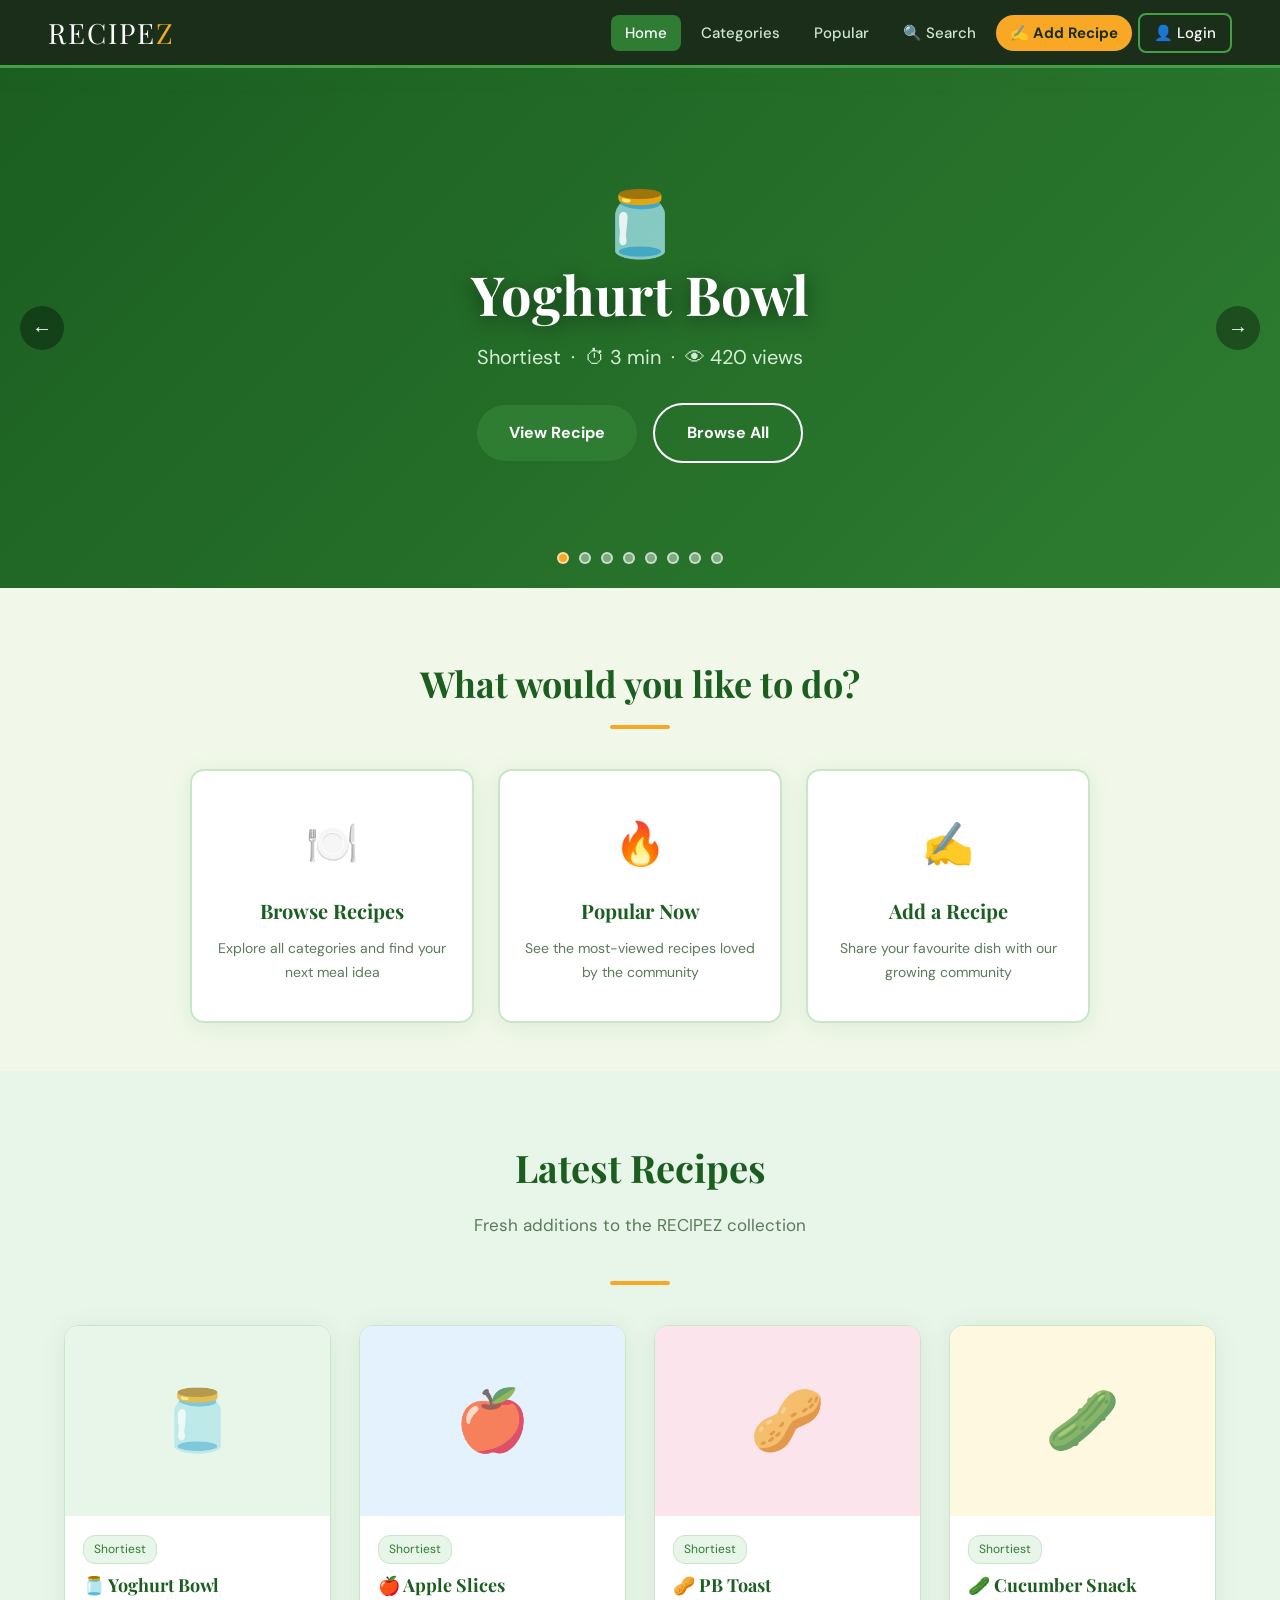
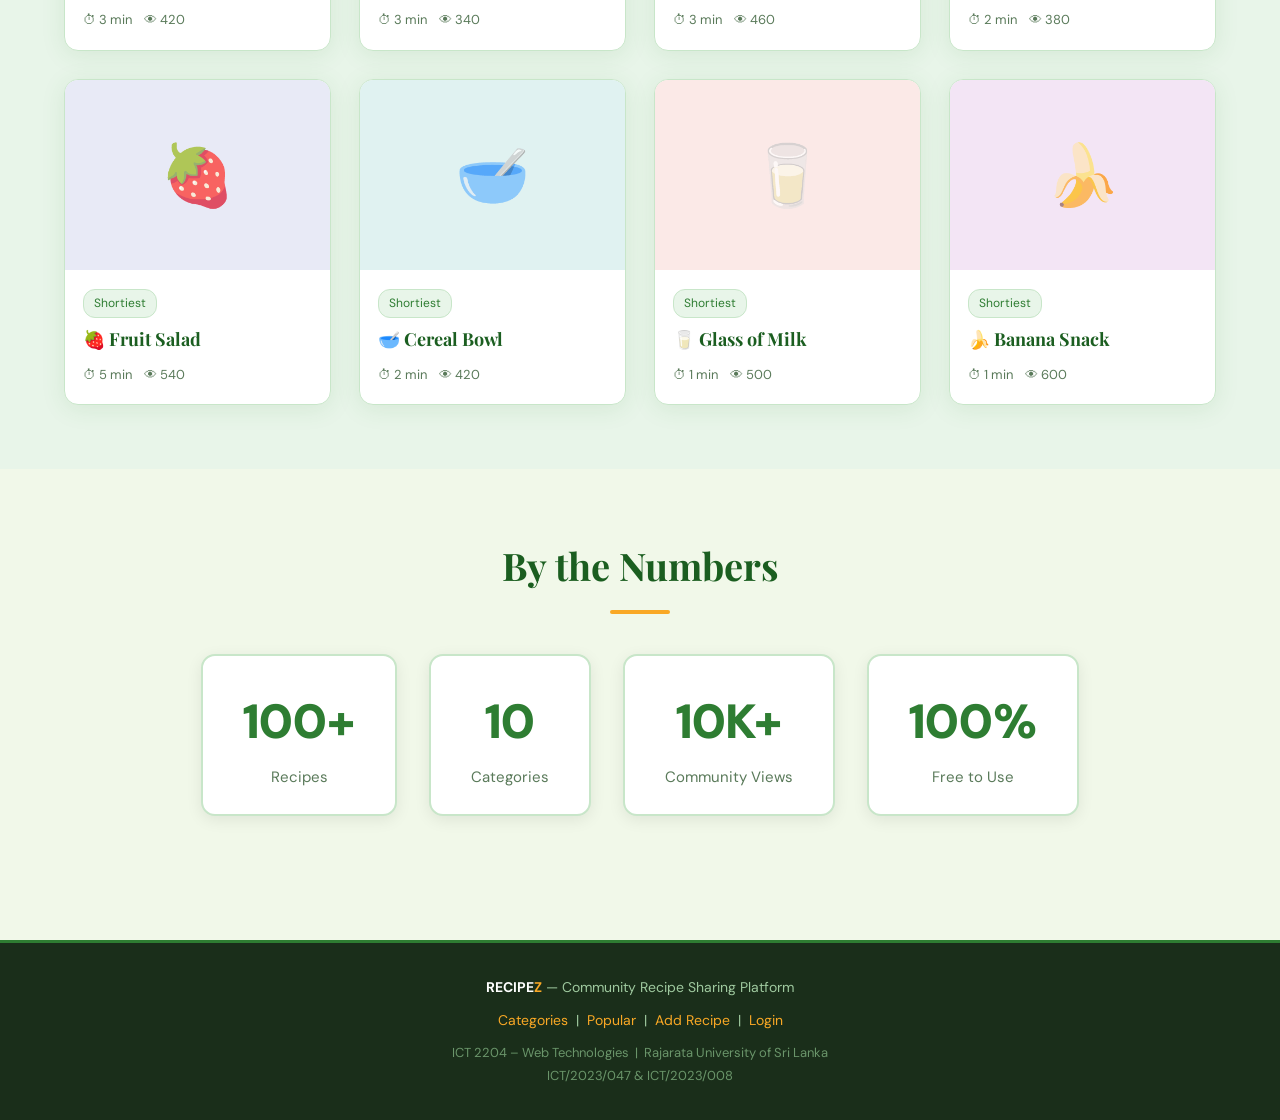
==== index.html @ c46758e9 "Add files via upload" ====
<!DOCTYPE html>
<!-- Lab 01: HTML file structure -->
<html lang="en">
<head>
  <meta charset="UTF-8">
  <meta name="viewport" content="width=device-width, initial-scale=1.0">
  <!-- Lab 01: title tag -->
  <title>RECIPEZ – Home</title>
  <!-- Lab 02: External CSS (Step 3) -->
  <link rel="stylesheet" href="css/styles.css?v=10">
  <link href="https://fonts.googleapis.com/css2?family=Playfair+Display:wght@700;900&family=DM+Sans:wght@300;400;500;600&display=swap" rel="stylesheet">
</head>
<body>

<!-- Lab 01: Hyperlinks, Lab 01: Unordered List for nav -->
<nav class="navbar">
  <a class="nav-logo" href="index.html">RECIPE<span>Z</span></a>
  <!-- Lab 01: Unordered List <ul><li> -->
  <ul class="nav-links" id="navLinks">
    <li><a href="index.html" class="active">Home</a></li>
    <li><a href="categories.html">Categories</a></li>
    <li><a href="popular.html">Popular</a></li>
    <!-- Lab 03: onclick event -->
    <li><a href="#" onclick="openSearch(); return false;">🔍 Search</a></li>
    <li><a href="add-recipe.html" class="btn-add">✍️ Add Recipe</a></li>
    <li><a href="login.html" class="btn-login">👤 Login</a></li>
  </ul>
  <!-- Lab 03: onclick DOM event -->
  <button class="hamburger" onclick="toggleMenu()">☰</button>
</nav>

<!-- HERO SLIDER (Lab 05: for loop auto-play, Lab 03: DOM) -->
<section class="hero">
  <div id="heroSlider"></div>
  <!-- Lab 03: onclick event handling -->
  <button class="slider-arrow slider-prev" onclick="goToSlide(currentSlide - 1)">&#8592;</button>
  <button class="slider-arrow slider-next" onclick="goToSlide(currentSlide + 1)">&#8594;</button>
  <div class="slider-controls" id="sliderDots"></div>
</section>

<!-- QUICK ACTION CARDS (Lab 01: HTML structure) -->
<section class="section" style="padding-bottom: 0;">
  <!-- Lab 02: Inline CSS (Step 1) - directly on element -->
  <h2 class="section-title" style="color: #1b5e20; font-size: 36px;">What would you like to do?</h2>
  <div class="divider"></div>
  <div class="quick-cards">
    <!-- Lab 01: Hyperlinks <a> -->
    <a class="q-card" href="categories.html">
      <div class="icon">🍽️</div>
      <h3>Browse Recipes</h3>
      <p>Explore all categories and find your next meal idea</p>
    </a>
    <a class="q-card" href="popular.html">
      <div class="icon">🔥</div>
      <h3>Popular Now</h3>
      <p>See the most-viewed recipes loved by the community</p>
    </a>
    <a class="q-card" href="add-recipe.html">
      <div class="icon">✍️</div>
      <h3>Add a Recipe</h3>
      <p>Share your favourite dish with our growing community</p>
    </a>
  </div>
</section>

<!-- LATEST RECIPES (Lab 06: array rendered by JS) -->
<section class="section section-alt">
  <!-- Lab 02: Embedded CSS shown in <style> below -->
  <h2 class="section-title">Latest Recipes</h2>
  <p class="section-sub">Fresh additions to the RECIPEZ collection</p>
  <div class="divider"></div>
  <!-- Rendered by JS (Lab 03: DOM, Lab 05: for loop) -->
  <div class="recipes-grid" id="latestRecipes"></div>
</section>

<!-- STATS SECTION (Lab 04: JS operators used in JS) -->
<section class="section">
  <h2 class="section-title">By the Numbers</h2>
  <div class="divider"></div>
  <!-- Lab 02: Inline CSS on <p> elements (Lab 02 Step 1) -->
  <div style="display:flex; gap:32px; justify-content:center; flex-wrap:wrap; text-align:center;">
    <div style="padding: 24px 40px; background:#fff; border-radius:14px; border:2px solid #c8e6c9; box-shadow:0 4px 16px rgba(0,0,0,0.08);">
      <p style="font-size: 48px; font-weight:900; color:#2e7d32;">100+</p>
      <p style="color:#5a7a5a; font-size:15px;">Recipes</p>
    </div>
    <div style="padding: 24px 40px; background:#fff; border-radius:14px; border:2px solid #c8e6c9; box-shadow:0 4px 16px rgba(0,0,0,0.08);">
      <p style="font-size: 48px; font-weight:900; color:#2e7d32;">10</p>
      <p style="color:#5a7a5a; font-size:15px;">Categories</p>
    </div>
    <div style="padding: 24px 40px; background:#fff; border-radius:14px; border:2px solid #c8e6c9; box-shadow:0 4px 16px rgba(0,0,0,0.08);">
      <p style="font-size: 48px; font-weight:900; color:#2e7d32;">10K+</p>
      <p style="color:#5a7a5a; font-size:15px;">Community Views</p>
    </div>
    <div style="padding: 24px 40px; background:#fff; border-radius:14px; border:2px solid #c8e6c9; box-shadow:0 4px 16px rgba(0,0,0,0.08);">
      <p style="font-size: 48px; font-weight:900; color:#2e7d32;">100%</p>
      <p style="color:#5a7a5a; font-size:15px;">Free to Use</p>
    </div>
  </div>
</section>

<!-- FOOTER (Lab 01: HTML structure) -->
<footer>
  <p><strong style="color:#fff;">RECIPE<span style="color:#f9a825;">Z</span></strong> — Community Recipe Sharing Platform</p>
  <p style="margin-top:8px;">
    <a href="categories.html">Categories</a> &nbsp;|&nbsp;
    <a href="popular.html">Popular</a> &nbsp;|&nbsp;
    <a href="add-recipe.html">Add Recipe</a> &nbsp;|&nbsp;
    <a href="login.html">Login</a>
  </p>
  <p class="footer-credits">
    ICT 2204 – Web Technologies &nbsp;|&nbsp; Rajarata University of Sri Lanka<br>
    ICT/2023/047 &amp; ICT/2023/008
  </p>
</footer>

<!-- BACK TO TOP (Project: Smooth Scrolling) -->
<button id="backToTop" title="Back to Top">↑</button>

<!-- SEARCH OVERLAY (Project: Dynamic Content Update) -->
<div class="search-overlay" id="searchOverlay" onclick="if(event.target===this)closeSearch()">
  <div class="search-box">
    <h3 style="margin-bottom:16px; color:#1b5e20; font-family:'Playfair Display',serif;">🔍 Search Recipes</h3>
    <!-- Lab 03: oninput event, Lab 04: if statement in doSearch() -->
    <input type="text" id="searchInput" placeholder="Search by name or category..." oninput="doSearch()">
    <!-- Lab 01: Unordered list for results -->
    <ul class="search-results-list" id="searchResultsList">
      <li style="color:#aaa;padding:12px">Type to search recipes...</li>
    </ul>
    <button class="btn btn-primary" onclick="closeSearch()" style="margin-top:12px;width:100%;">Close</button>
  </div>
</div>

<!-- Lab 02: External CSS linked above, Lab 03: External JS -->
<script src="js/main.js?v=10"></script>
</body>
</html>
---- css/styles.css ----
/* ============================================================
   RECIPEZ - styles.css
   Lab 02: External CSS
   Properties: color, font-family, font-size, border, padding, margin
   ============================================================ */

:root {
  --primary:      #2e7d32;
  --primary-dark: #1b5e20;
  --primary-light:#43a047;
  --accent:       #f9a825;
  --accent2:      #ff7043;
  --bg:           #f1f8e9;
  --bg2:          #e8f5e9;
  --dark:         #1a2e1a;
  --card-bg:      #ffffff;
  --text:         #1b2e1b;
  --muted:        #5a7a5a;
  --border:       #c8e6c9;
  --shadow:       0 4px 24px rgba(46,125,50,0.10);
  --radius:       14px;
  --font-head:    'Playfair Display', Georgia, serif;
  --font-body:    'DM Sans', 'Segoe UI', sans-serif;
}

*, *::before, *::after { box-sizing: border-box; margin: 0; padding: 0; }
html { scroll-behavior: smooth; }
body {
  font-family: var(--font-body);   /* Lab 02: font-family */
  font-size: 16px;                 /* Lab 02: font-size */
  color: var(--text);              /* Lab 02: color */
  background: var(--bg);
  line-height: 1.75;
}

/* === NAVBAR === */
.navbar {
  position: sticky; top: 0; z-index: 999;
  display: flex; align-items: center; justify-content: space-between;
  padding: 0 48px;                 /* Lab 02: padding */
  height: 68px;
  background: var(--dark);
  border-bottom: 3px solid var(--primary-light); /* Lab 02: border */
  box-shadow: var(--shadow);
}
.nav-logo {
  font-family: var(--font-head);   /* Lab 02: font-family */
  font-size: 28px;                 /* Lab 02: font-size */
  color: #fff;
  letter-spacing: 2px;
  text-decoration: none;
}
.nav-logo span { color: var(--accent); }
.nav-links { display: flex; gap: 6px; list-style: none; margin: 0; padding: 0; }
.nav-links a {
  color: #cde8cd;
  text-decoration: none;
  font-size: 15px;                 /* Lab 02: font-size */
  font-weight: 500;
  padding: 8px 14px;               /* Lab 02: padding */
  border-radius: 8px;
  transition: background 0.2s, color 0.2s;
}
.nav-links a:hover, .nav-links a.active { background: var(--primary); color: #fff; }
.nav-links a.btn-add { background: var(--accent); color: var(--dark); font-weight: 700; border-radius: 20px; }
.nav-links a.btn-add:hover { background: var(--accent2); color: #fff; }
.nav-links a.btn-login { border: 2px solid var(--primary-light); color: #fff; } /* Lab 02: border */
.hamburger { display: none; font-size: 26px; color: #fff; cursor: pointer; background: none; border: none; }

/* === HERO SLIDER === */
.hero { position: relative; overflow: hidden; height: 520px; background: var(--dark); }
.slide { position: absolute; inset: 0; display: flex; align-items: center; justify-content: center; opacity: 0; transition: opacity 0.8s ease; padding: 40px; }
.slide.active { opacity: 1; }
.slide-content { text-align: center; animation: fadeInUp 0.6s ease both; }
.slide-content h1 {
  font-family: var(--font-head);  /* Lab 02: font-family */
  font-size: 54px;                /* Lab 02: font-size */
  color: #fff;                    /* Lab 02: color */
  line-height: 1.1;
  margin-bottom: 16px;            /* Lab 02: margin */
  text-shadow: 0 4px 20px rgba(0,0,0,0.5);
}
.slide-content p { font-size: 20px; color: #d4efd4; margin-bottom: 28px; }
.btn {
  display: inline-block;
  padding: 14px 32px;             /* Lab 02: padding */
  border-radius: 30px;
  font-size: 16px;                /* Lab 02: font-size */
  font-weight: 700;
  text-decoration: none;
  cursor: pointer;
  border: none;
  transition: transform 0.2s, box-shadow 0.2s;
}
.btn:hover { transform: translateY(-2px); box-shadow: 0 8px 24px rgba(0,0,0,0.2); }
.btn-primary { background: var(--primary); color: #fff; }
.btn-primary:hover { background: var(--primary-dark); }
.btn-accent  { background: var(--accent); color: var(--dark); }
.btn-outline { background: transparent; color: #fff; border: 2px solid #fff; }
.slider-controls { position: absolute; bottom: 24px; left: 50%; transform: translateX(-50%); display: flex; gap: 10px; }
.dot { width: 12px; height: 12px; border-radius: 50%; background: rgba(255,255,255,0.4); cursor: pointer; border: 2px solid rgba(255,255,255,0.6); transition: background 0.3s; }
.dot.active { background: var(--accent); }
.slider-arrow { position: absolute; top: 50%; transform: translateY(-50%); background: rgba(0,0,0,0.35); color: #fff; border: none; width: 44px; height: 44px; border-radius: 50%; font-size: 20px; cursor: pointer; transition: background 0.2s; }
.slider-arrow:hover { background: var(--primary); }
.slider-prev { left: 20px; } .slider-next { right: 20px; }

/* === SECTIONS === */
.section { padding: 64px 48px; }  /* Lab 02: padding */
.section-alt { background: var(--bg2); }
.section-title { font-family: var(--font-head); font-size: 38px; color: var(--primary-dark); margin-bottom: 10px; text-align: center; }
.section-sub { text-align: center; color: var(--muted); margin-bottom: 40px; font-size: 17px; }
.divider { width: 60px; height: 4px; background: var(--accent); border-radius: 2px; margin: 0 auto 40px; }

/* === QUICK CARDS === */
.quick-cards { display: grid; grid-template-columns: repeat(3, 1fr); gap: 24px; max-width: 900px; margin: 0 auto 48px; }
.q-card {
  background: var(--card-bg);
  border-radius: var(--radius);
  padding: 36px 24px;             /* Lab 02: padding */
  text-align: center;
  border: 2px solid var(--border); /* Lab 02: border */
  box-shadow: var(--shadow);
  cursor: pointer;
  transition: transform 0.25s, border-color 0.25s;
  text-decoration: none; color: var(--text);
}
.q-card:hover { transform: translateY(-6px); border-color: var(--primary); }
.q-card .icon { font-size: 42px; margin-bottom: 12px; }
.q-card h3 { font-family: var(--font-head); font-size: 20px; color: var(--primary-dark); margin-bottom: 8px; }
.q-card p { font-size: 14px; color: var(--muted); }

/* === RECIPE CARDS === */
.recipes-grid { display: grid; grid-template-columns: repeat(auto-fill, minmax(260px, 1fr)); gap: 28px; }
.recipe-card-wrap { position: relative; }
.recipe-card {
  background: var(--card-bg);
  border-radius: var(--radius);
  overflow: hidden;
  border: 1px solid var(--border); /* Lab 02: border */
  box-shadow: var(--shadow);
  transition: transform 0.25s, box-shadow 0.25s;
  cursor: pointer; text-decoration: none; color: var(--text); display: block;
}
.recipe-card:hover { transform: translateY(-6px); box-shadow: 0 12px 32px rgba(46,125,50,0.18); }
.recipe-card img { width: 100%; height: 190px; object-fit: cover; }
.card-body { padding: 18px; }      /* Lab 02: padding */
.card-body h3 { font-family: var(--font-head); font-size: 18px; color: var(--primary-dark); margin-bottom: 6px; }
.card-meta { display: flex; gap: 12px; font-size: 13px; color: var(--muted); margin-top: 8px; }
.card-tag { display: inline-block; background: var(--bg2); color: var(--primary); font-size: 12px; padding: 3px 10px; border-radius: 12px; border: 1px solid var(--border); margin-right: 4px; margin-bottom: 6px; }
.popular-badge { position: absolute; top: 12px; right: 12px; background: var(--accent); color: var(--dark); font-size: 12px; font-weight: 700; padding: 4px 10px; border-radius: 12px; }

/* === CATEGORIES === */
.cat-grid {
  display: grid;
  grid-template-columns: repeat(3, 1fr);
  gap: 20px;
  max-width: 860px;
  margin: 0 auto;
}
/* Center the last item (Shortiest) when alone on its row */
.cat-grid a:last-child:nth-child(3n+1) {
  grid-column: 2;
}
@media (max-width: 600px) {
  .cat-grid { grid-template-columns: repeat(2, 1fr); }
  .cat-grid a:last-child:nth-child(3n+1) { grid-column: auto; }
}
.cat-card { border-radius: var(--radius); padding: 32px 16px; text-align: center; cursor: pointer; text-decoration: none; color: #fff; font-family: var(--font-head); font-size: 18px; font-weight: 700; border: 3px solid transparent; transition: transform 0.2s, border-color 0.2s; box-shadow: var(--shadow); display: block; }
.cat-card:hover { transform: translateY(-5px) scale(1.03); border-color: var(--accent); }
.cat-card .cat-icon { font-size: 40px; display: block; margin-bottom: 10px; }

/* === SEARCH === */
.search-wrap { display: flex; gap: 12px; max-width: 560px; margin: 0 auto 40px; }
.search-wrap input { flex: 1; padding: 14px 20px; border: 2px solid var(--border); border-radius: 30px; font-size: 15px; font-family: var(--font-body); background: #fff; color: var(--text); outline: none; transition: border-color 0.2s; }
.search-wrap input:focus { border-color: var(--primary); }

/* === RECIPE DETAIL === */
.recipe-detail { display: grid; grid-template-columns: 1fr 1fr; gap: 40px; max-width: 1100px; margin: 40px auto; padding: 0 40px; }
.recipe-video { width: 100%; aspect-ratio: 16/9; border-radius: var(--radius); overflow: hidden; border: none; }
.recipe-video iframe { width: 100%; height: 100%; border: none; }
.comments-section { margin-top: 32px; }
.comment-input { width: 100%; padding: 12px 16px; border: 2px solid var(--border); border-radius: var(--radius); font-size: 14px; font-family: var(--font-body); resize: vertical; min-height: 80px; margin-bottom: 10px; color: var(--text); }
.comment-input:focus { border-color: var(--primary); outline: none; }
.comment-item { background: var(--bg2); border-radius: 10px; padding: 14px 16px; margin-bottom: 12px; border-left: 4px solid var(--primary); font-size: 14px; }
.comment-item strong { color: var(--primary-dark); }

/* Lab 01: Table */
.ingredients-table { width: 100%; border-collapse: collapse; margin: 20px 0; }
.ingredients-table th { background: var(--primary); color: #fff; padding: 12px 16px; text-align: left; font-size: 14px; border: 1px solid var(--primary-dark); }
.ingredients-table td { padding: 10px 16px; border: 1px solid var(--border); font-size: 14px; }
.ingredients-table tr:nth-child(even) { background: var(--bg2); }
.ingredients-table tr:hover { background: #c8e6c9; }

/* Lab 01: Ordered List */
.steps-list { list-style: none; counter-reset: step; padding: 0; }
.steps-list li { counter-increment: step; position: relative; padding: 14px 14px 14px 56px; margin-bottom: 12px; background: var(--bg2); border-radius: 10px; border-left: 4px solid var(--accent); font-size: 15px; }
.steps-list li::before { content: counter(step); position: absolute; left: 14px; top: 12px; background: var(--accent); color: var(--dark); width: 28px; height: 28px; border-radius: 50%; display: flex; align-items: center; justify-content: center; font-weight: 700; font-size: 14px; }

/* === FORM === */
.form-wrap { max-width: 600px; margin: 40px auto; background: var(--card-bg); border-radius: var(--radius); padding: 48px 40px; border: 1px solid var(--border); box-shadow: var(--shadow); }
.form-wrap h2 { font-family: var(--font-head); font-size: 30px; color: var(--primary-dark); margin-bottom: 28px; text-align: center; }
.form-group { margin-bottom: 20px; }
.form-group label { display: block; font-size: 14px; font-weight: 600; color: var(--muted); margin-bottom: 6px; }
.form-group input, .form-group select, .form-group textarea { width: 100%; padding: 13px 16px; border: 2px solid var(--border); border-radius: 10px; font-size: 15px; font-family: var(--font-body); color: var(--text); background: var(--bg); transition: border-color 0.2s; outline: none; }
.form-group input:focus, .form-group select:focus, .form-group textarea:focus { border-color: var(--primary); }
.form-group textarea { resize: vertical; min-height: 120px; }
.error-msg { color: #c0392b; font-size: 13px; margin-top: 4px; display: none; }
.error-msg.show { display: block; }

/* === MODAL === */
.modal-overlay { display: none; position: fixed; inset: 0; background: rgba(0,0,0,0.55); z-index: 2000; align-items: center; justify-content: center; }
.modal-overlay.open { display: flex; }
.modal-box { background: var(--card-bg); border-radius: var(--radius); padding: 40px; max-width: 460px; width: 90%; border: 2px solid var(--border); animation: fadeInUp 0.3s ease; position: relative; }
.modal-close { position: absolute; top: 14px; right: 18px; background: none; border: none; font-size: 22px; cursor: pointer; color: var(--muted); }

/* === SEARCH OVERLAY === */
.search-overlay { display: none; position: fixed; inset: 0; background: rgba(0,0,0,0.7); z-index: 1500; align-items: flex-start; justify-content: center; padding-top: 100px; }
.search-overlay.open { display: flex; }
.search-box { background: #fff; border-radius: var(--radius); padding: 32px; width: 90%; max-width: 600px; border: 2px solid var(--border); }
.search-box input { width: 100%; padding: 14px 20px; border: 2px solid var(--primary); border-radius: 30px; font-size: 18px; font-family: var(--font-body); outline: none; margin-bottom: 20px; }
.search-results-list { list-style: none; }
.search-results-list li { padding: 12px 16px; border-bottom: 1px solid var(--border); cursor: pointer; font-size: 15px; transition: background 0.15s; }
.search-results-list li:hover { background: var(--bg2); }

/* === FOOTER === */
footer { background: var(--dark); color: #9fc99f; text-align: center; padding: 32px 40px; font-size: 14px; border-top: 3px solid var(--primary); margin-top: 60px; }
footer a { color: var(--accent); text-decoration: none; }
footer a:hover { text-decoration: underline; }
footer .footer-credits { margin-top: 10px; font-size: 13px; color: #6a956a; }

/* === BACK TO TOP === */
#backToTop { position: fixed; bottom: 32px; right: 32px; background: var(--primary); color: #fff; border: none; border-radius: 50%; width: 48px; height: 48px; font-size: 22px; cursor: pointer; display: none; box-shadow: 0 4px 16px rgba(46,125,50,0.3); transition: background 0.2s, transform 0.2s; z-index: 900; }
#backToTop:hover { background: var(--primary-dark); transform: scale(1.1); }

/* === LOGIN PAGE === */
.login-page { min-height: 100vh; display: flex; align-items: center; justify-content: center; background: linear-gradient(135deg, var(--dark) 0%, #2d5a2d 100%); }
.login-card { background: var(--card-bg); border-radius: var(--radius); padding: 52px 44px; max-width: 420px; width: 90%; border: 2px solid var(--border); box-shadow: 0 20px 60px rgba(0,0,0,0.3); animation: fadeInUp 0.6s ease; text-align: center; }
.login-card .logo { font-family: var(--font-head); font-size: 36px; color: var(--primary-dark); margin-bottom: 6px; }
.login-card .logo span { color: var(--accent); }
.login-card .tagline { color: var(--muted); font-size: 14px; margin-bottom: 36px; }
.password-wrap { position: relative; }
.toggle-pwd { position: absolute; right: 14px; top: 50%; transform: translateY(-50%); background: none; border: none; cursor: pointer; color: var(--muted); font-size: 18px; }

/* === ANIMATIONS === */
@keyframes fadeInUp { from { opacity: 0; transform: translateY(30px); } to { opacity: 1; transform: translateY(0); } }
@keyframes fadeIn   { from { opacity: 0; } to { opacity: 1; } }
.fade-in { animation: fadeIn 0.6s ease both; }
.fade-up { animation: fadeInUp 0.6s ease both; }

/* ============================================================
   RESPONSIVE - Mobile First
   Breakpoints: 1200px (large desktop), 900px (tablet), 600px (mobile)
   ============================================================ */

/* ── LARGE DESKTOP (1200px+) ── */
@media (min-width: 1200px) {
  .recipes-grid { grid-template-columns: repeat(4, 1fr); }
  .cat-grid     { grid-template-columns: repeat(3, 1fr); max-width: 900px; }
  .section      { padding: 64px 64px; }
}

/* ── TABLET (max 900px) ── */
@media (max-width: 900px) {
  /* Navbar */
  .navbar        { padding: 0 24px; }

  /* Hero */
  .hero          { height: 420px; }
  .slide-content h1 { font-size: 38px; }
  .slide-content p  { font-size: 16px; }

  /* Grids */
  .recipe-detail { grid-template-columns: 1fr; padding: 0 24px; }
  .quick-cards   { grid-template-columns: repeat(2, 1fr); max-width: 100%; }
  .recipes-grid  { grid-template-columns: repeat(2, 1fr); gap: 20px; }
  .cat-grid      { grid-template-columns: repeat(3, 1fr); }

  /* Sections */
  .section       { padding: 48px 24px; }
  .section-title { font-size: 30px; }
}

/* ── MOBILE (max 600px) ── */
@media (max-width: 600px) {
  /* Navbar - hamburger menu */
  .navbar        { padding: 0 16px; height: 60px; }
  .nav-logo      { font-size: 22px; }
  .nav-links {
    display: none;
    flex-direction: column;
    position: fixed;
    top: 60px; left: 0; right: 0;
    background: var(--dark);
    padding: 12px 0;
    z-index: 998;
    box-shadow: 0 8px 24px rgba(0,0,0,0.3);
    max-height: calc(100vh - 60px);
    overflow-y: auto;
  }
  .nav-links.open { display: flex; }
  .nav-links li   { border-bottom: 1px solid rgba(255,255,255,0.08); }
  .nav-links a    { padding: 14px 24px; font-size: 16px; border-radius: 0; display: block; }
  .hamburger      { display: block; }

  /* Hero slider */
  .hero          { height: 320px; }
  .slide-content h1   { font-size: 26px; margin-bottom: 8px; }
  .slide-content p    { font-size: 14px; margin-bottom: 16px; }
  .slide-content .btn { padding: 10px 18px; font-size: 14px; }
  .slider-arrow  { width: 34px; height: 34px; font-size: 16px; }

  /* Grids - 2 columns on mobile */
  .recipes-grid  { grid-template-columns: repeat(2, 1fr); gap: 12px; }
  .quick-cards   { grid-template-columns: 1fr; max-width: 100%; }
  .cat-grid      { grid-template-columns: repeat(2, 1fr); gap: 12px; max-width: 100%; }
  .cat-card:last-child:nth-child(3n+1) { grid-column: auto; }
  .cat-card:last-child:nth-child(2n+1) { grid-column: 1 / -1; max-width: 50%; margin: 0 auto; width: 100%; }

  /* Category cards smaller */
  .cat-card      { padding: 20px 10px; font-size: 14px; height: 150px; }
  .cat-card .cat-icon { font-size: 28px; margin-bottom: 6px; }

  /* Recipe cards */
  .recipe-card img    { height: 130px; }
  .card-body h3       { font-size: 14px; }
  .card-body          { padding: 10px; }
  .card-meta          { font-size: 11px; gap: 6px; }
  .card-tag           { font-size: 11px; }

  /* Sections */
  .section       { padding: 32px 16px; }
  .section-title { font-size: 26px; }
  .section-sub   { font-size: 14px; }
  .divider       { margin-bottom: 24px; }

  /* Stats section */
  .stats-row     { gap: 12px; }
  .stat-box      { padding: 16px 20px; }
  .stat-box p:first-child { font-size: 34px !important; }

  /* Forms */
  .form-wrap     { padding: 24px 16px; margin: 20px 16px; }
  .form-wrap h2  { font-size: 24px; }
  .login-card    { padding: 32px 20px; }
  .login-card .logo { font-size: 28px; }

  /* Recipe detail page */
  .recipe-detail { grid-template-columns: 1fr; padding: 0; gap: 20px; }
  .recipe-video  { border-radius: 0; }
  .recipe-video iframe { height: 220px !important; }
  #recipeTitle   { font-size: 28px !important; }

  /* Search overlay */
  .search-box    { padding: 20px 16px; }
  .search-box input { font-size: 16px; }

  /* Back to top */
  #backToTop     { bottom: 20px; right: 16px; width: 40px; height: 40px; font-size: 18px; }

  /* Popular badges */
  .popular-badge { font-size: 10px; padding: 3px 7px; }

  /* Footer */
  footer         { padding: 24px 16px; font-size: 13px; }
}

/* ── EXTRA SMALL (max 380px) ── */
@media (max-width: 380px) {
  .hero          { height: 280px; }
  .slide-content h1 { font-size: 22px; }
  .recipes-grid  { grid-template-columns: 1fr; }
  .cat-grid      { grid-template-columns: repeat(2, 1fr); }
}
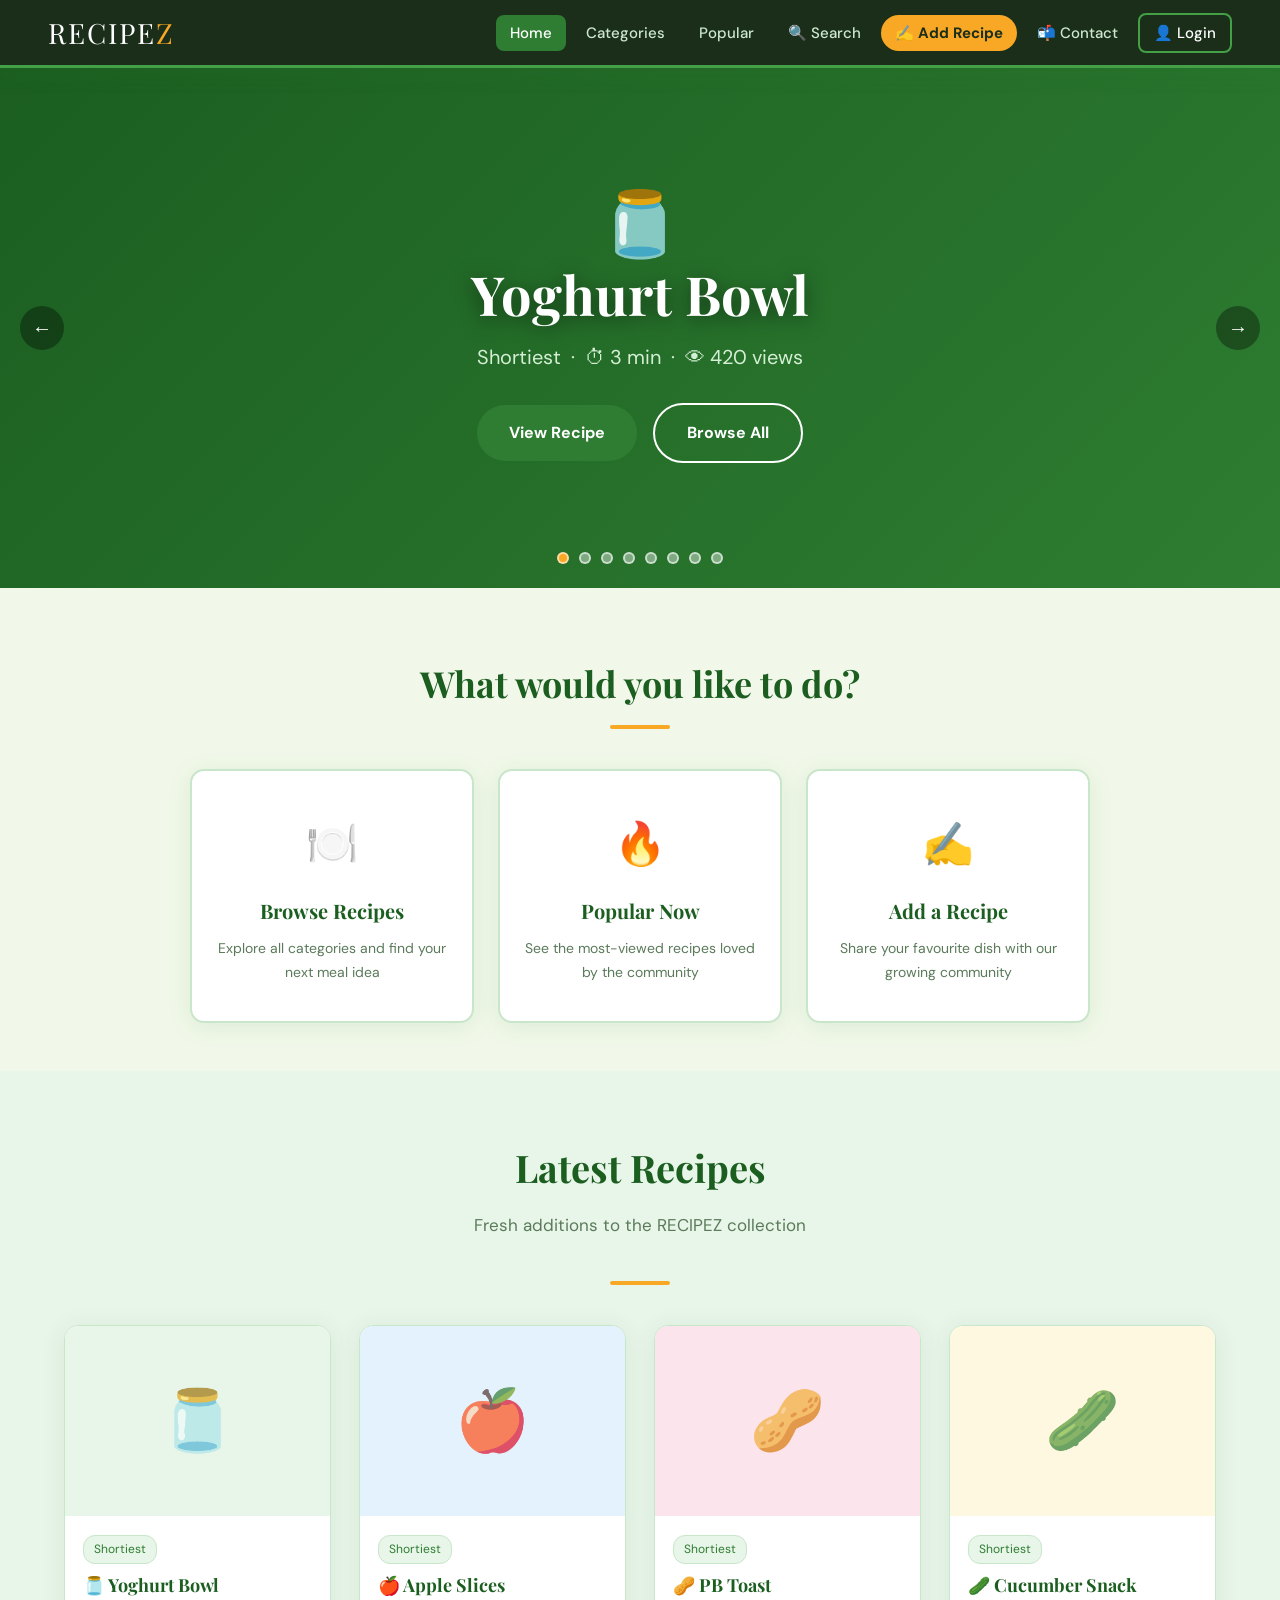
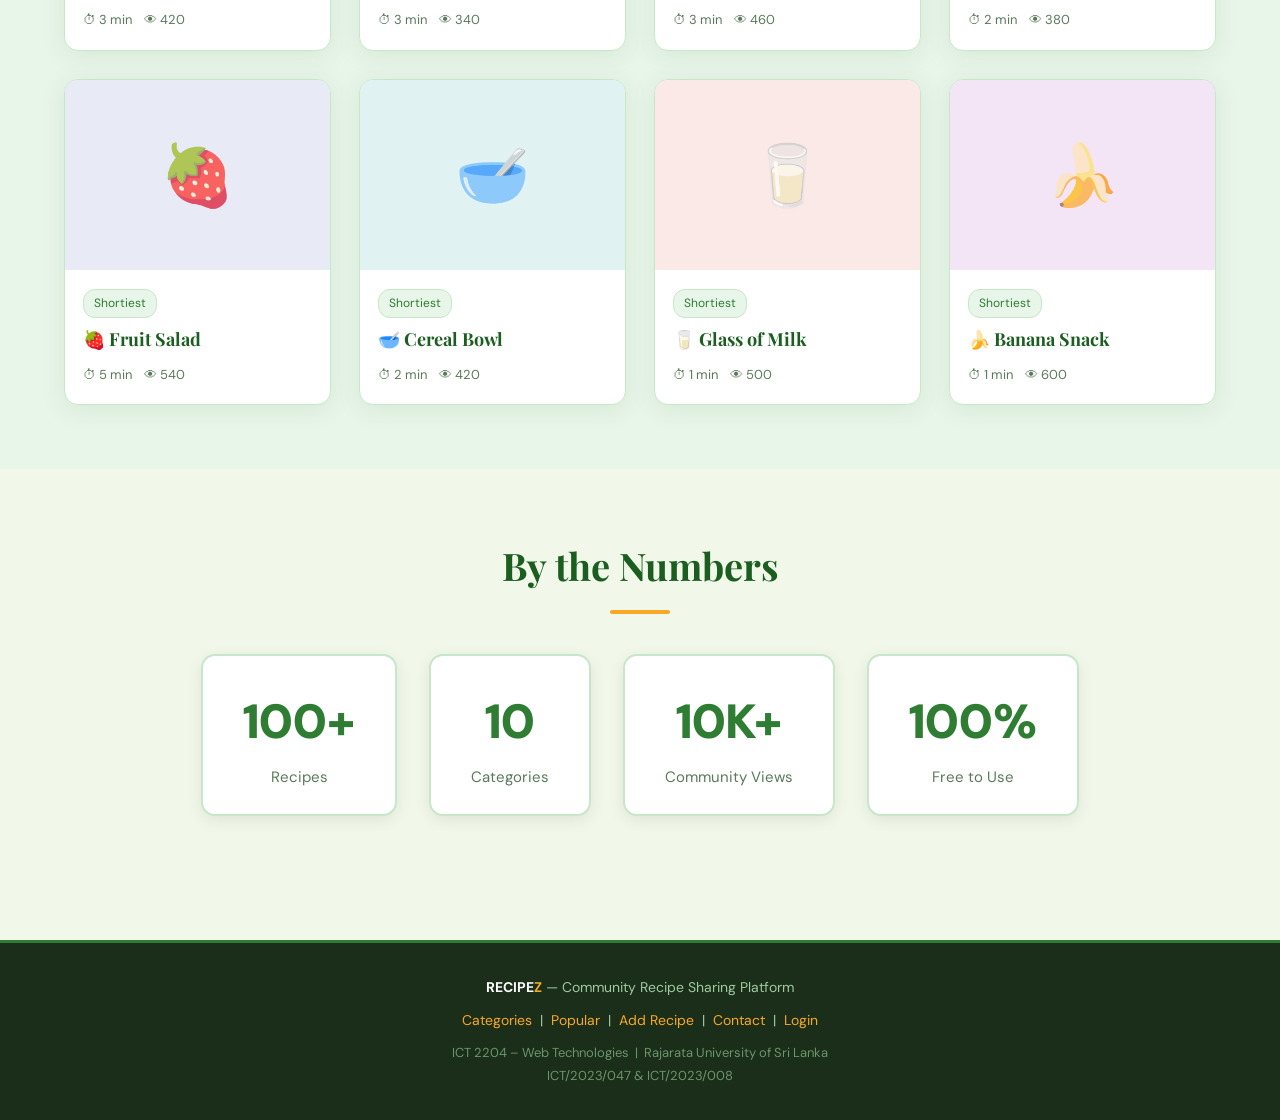
==== commit 5a741fa1: "Update index.html" ====
--- a/index.html
+++ b/index.html
@@ -7,7 +7,7 @@
   <!-- Lab 01: title tag -->
   <title>RECIPEZ – Home</title>
   <!-- Lab 02: External CSS (Step 3) -->
-  <link rel="stylesheet" href="css/styles.css?v=10">
+  <link rel="stylesheet" href="css/styles.css?v=11">
   <link href="https://fonts.googleapis.com/css2?family=Playfair+Display:wght@700;900&family=DM+Sans:wght@300;400;500;600&display=swap" rel="stylesheet">
 </head>
 <body>
@@ -23,6 +23,7 @@
     <!-- Lab 03: onclick event -->
     <li><a href="#" onclick="openSearch(); return false;">🔍 Search</a></li>
     <li><a href="add-recipe.html" class="btn-add">✍️ Add Recipe</a></li>
+    <li><a href="contact.html">📬 Contact</a></li>
     <li><a href="login.html" class="btn-login">👤 Login</a></li>
   </ul>
   <!-- Lab 03: onclick DOM event -->
@@ -65,7 +66,6 @@
 
 <!-- LATEST RECIPES (Lab 06: array rendered by JS) -->
 <section class="section section-alt">
-  <!-- Lab 02: Embedded CSS shown in <style> below -->
   <h2 class="section-title">Latest Recipes</h2>
   <p class="section-sub">Fresh additions to the RECIPEZ collection</p>
   <div class="divider"></div>
@@ -105,6 +105,7 @@
     <a href="categories.html">Categories</a> &nbsp;|&nbsp;
     <a href="popular.html">Popular</a> &nbsp;|&nbsp;
     <a href="add-recipe.html">Add Recipe</a> &nbsp;|&nbsp;
+    <a href="contact.html">Contact</a> &nbsp;|&nbsp;
     <a href="login.html">Login</a>
   </p>
   <p class="footer-credits">
@@ -130,7 +131,72 @@
   </div>
 </div>
 
-<!-- Lab 02: External CSS linked above, Lab 03: External JS -->
-<script src="js/main.js?v=10"></script>
+<!-- api.js MUST come before main.js so search + slider use the database -->
+<script src="js/api.js?v=11"></script>
+<script src="js/main.js?v=11"></script>
+<script>
+// ── Database-powered hero slider ──────────────────────────────
+// Uses window.load so it runs AFTER main.js has fully finished
+window.addEventListener("load", async () => {
+  const hero = document.getElementById("heroSlider");
+  if (!hero) return;
+
+  // Fetch top 8 most viewed recipes from database
+  const latest = await apiFetchPopular(8);
+  if (!latest || !latest.length) return;
+
+  // Clear whatever main.js built and rebuild from database
+  hero.innerHTML = "";
+
+  const grads = [
+    "linear-gradient(135deg,#1b5e20,#2e7d32)",
+    "linear-gradient(135deg,#b71c1c,#c62828)",
+    "linear-gradient(135deg,#0d47a1,#1565c0)",
+    "linear-gradient(135deg,#880e4f,#ad1457)",
+    "linear-gradient(135deg,#4a148c,#6a1b9a)",
+    "linear-gradient(135deg,#004d40,#00695c)",
+    "linear-gradient(135deg,#e65100,#ef6c00)",
+    "linear-gradient(135deg,#37474f,#546e7a)"
+  ];
+
+  latest.forEach((r, i) => {
+    const div = document.createElement("div");
+    div.className = "slide" + (i === 0 ? " active" : "");
+    div.style.background = grads[i % grads.length];
+
+    if (r.image_url) {
+      const bg = new Image();
+      bg.onload = () => {
+        div.style.backgroundImage = "linear-gradient(rgba(0,0,0,0.45),rgba(0,0,0,0.55)),url('" + r.image_url + "')";
+        div.style.backgroundSize = "cover";
+        div.style.backgroundPosition = "center";
+      };
+      bg.src = r.image_url;
+    }
+
+    div.innerHTML = `<div class="slide-content">
+      <div style="font-size:64px;margin-bottom:8px;line-height:1;">${r.emoji}</div>
+      <h1>${r.name}</h1>
+      <p>${r.category} &nbsp;·&nbsp; ⏱ ${r.cook_time} &nbsp;·&nbsp; 👁 ${r.views} views</p>
+      <a href="recipe.html?id=${r.id}" class="btn btn-primary" style="margin-right:12px;">View Recipe</a>
+      <a href="categories.html" class="btn btn-outline">Browse All</a>
+    </div>`;
+    hero.appendChild(div);
+  });
+
+  // Reset slide counter and rebuild dots
+  currentSlide = 0;
+  const dotsWrap = document.getElementById("sliderDots");
+  if (dotsWrap) {
+    dotsWrap.innerHTML = "";
+    latest.forEach((_, i) => {
+      const dot = document.createElement("button");
+      dot.className = "dot" + (i === 0 ? " active" : "");
+      dot.onclick = () => goToSlide(i);
+      dotsWrap.appendChild(dot);
+    });
+  }
+});
+</script>
 </body>
 </html>
